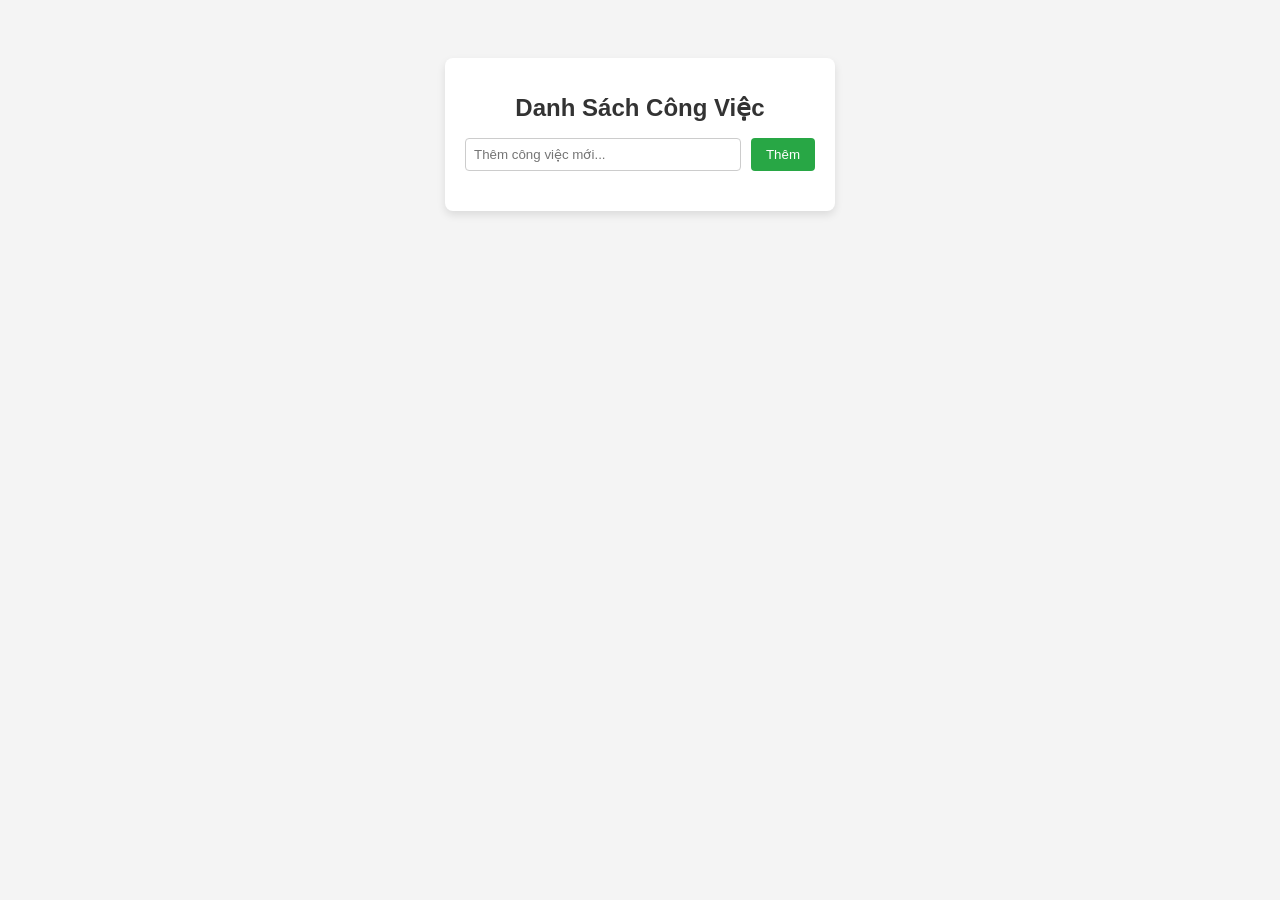
==== index.html @ 93a1303e "fix bug" ====
<!DOCTYPE html>
<html lang="vi">
<head>
    <meta charset="UTF-8">
    <meta name="viewport" content="width=device-width, initial-scale=1.0">
    <title>To-Do List Mini Project</title>
    <link rel="stylesheet" href="style.css">
</head>
<body>
    <div class="container">
        <h1>Danh Sách Công Việc</h1>
        <div class="input-section">
            <input type="text" id="taskInput" placeholder="Thêm công việc mới...">
            <button id="addBtn">Thêm</button>
        </div>
        <ul id="taskList"></ul>
    </div>
    <script src="script.js"></script>
</body>
</html>
---- style.css ----
body {
    font-family: Arial, sans-serif;
    background-color: #f4f4f4;
    display: flex;
    justify-content: center;
    padding-top: 50px;
}

.container {
    background: white;
    padding: 20px;
    border-radius: 8px;
    box-shadow: 0 4px 8px rgba(0,0,0,0.1);
    width: 350px;
}

h1 {
    text-align: center;
    font-size: 24px;
    color: #333;
}

.input-section {
    display: flex;
    gap: 10px;
    margin-bottom: 20px;
}

input {
    flex: 1;
    padding: 8px;
    border: 1px solid #ccc;
    border-radius: 4px;
}

button {
    padding: 8px 15px;
    background-color: #28a745;
    color: white;
    border: none;
    border-radius: 4px;
    cursor: pointer;
}

button:hover {
    background-color: #218838;
}

ul {
    list-style-type: none;
    padding: 0;
}

li {
    background: #eee;
    margin-bottom: 8px;
    padding: 10px;
    border-radius: 4px;
    display: flex;
    justify-content: space-between;
    align-items: center;
}

li button {
    background-color: #dc3545;
    padding: 4px 8px;
    font-size: 12px;
}

li button:hover {
    background-color: #c82333;
}
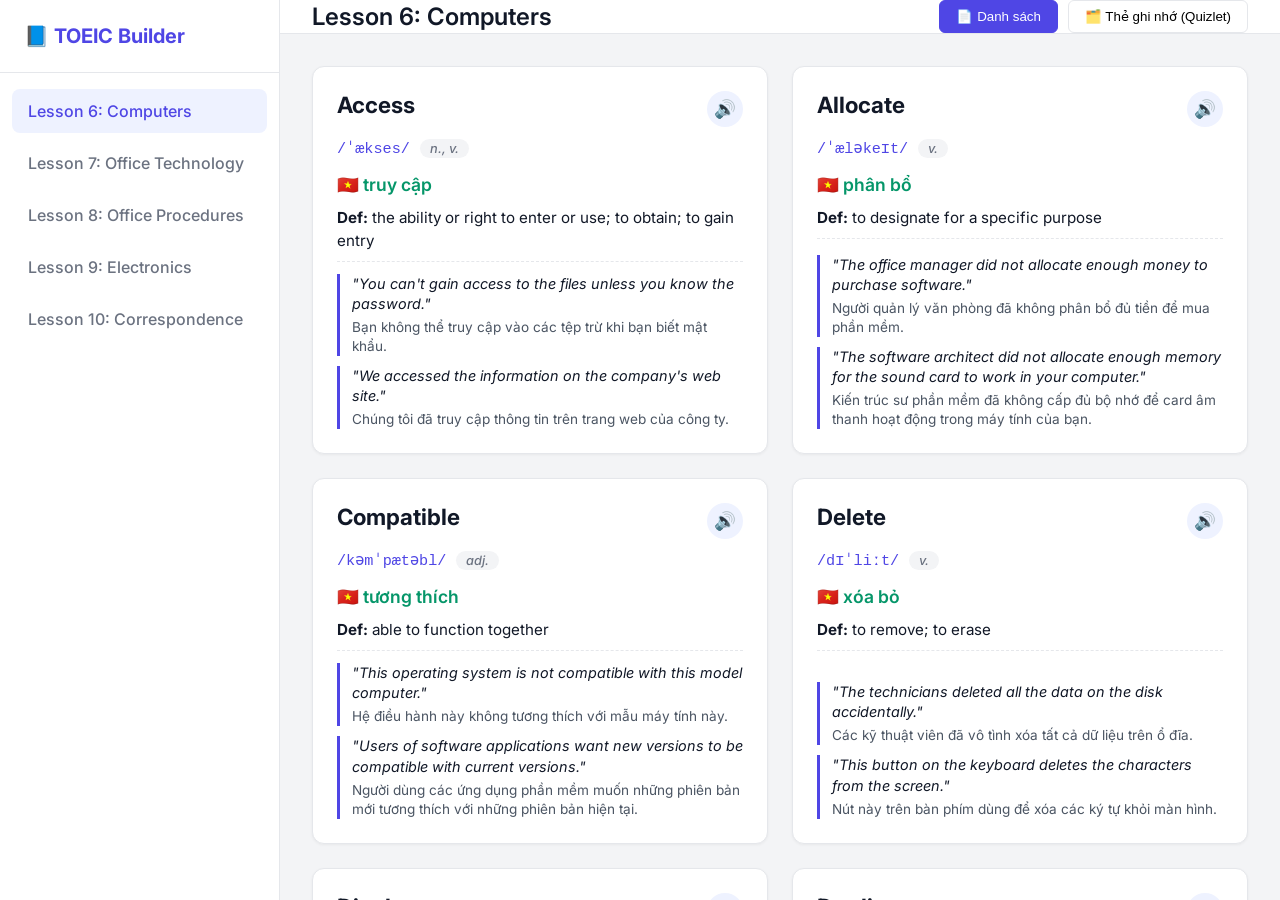
==== commit 47762e28: "Rename flatcard.html to index.html" ====
--- a/index.html
+++ b/index.html
@@ -3,18 +3,724 @@
 <head>
     <meta charset="UTF-8">
     <meta name="viewport" content="width=device-width, initial-scale=1.0">
-    <title>To-Do List Mini Project</title>
-    <link rel="stylesheet" href="style.css">
+    <title>TOEIC Vocabulary - SaaS Learning (Pro Version)</title>
+    <link rel="preconnect" href="https://fonts.googleapis.com">
+    <link rel="preconnect" href="https://fonts.gstatic.com" crossorigin>
+    <link href="https://fonts.googleapis.com/css2?family=Inter:wght@400;500;600;700&display=swap" rel="stylesheet">
+    
+    <style>
+        :root {
+            --primary: #4F46E5;
+            --primary-hover: #4338CA;
+            --bg-color: #F3F4F6;
+            --surface: #FFFFFF;
+            --text-main: #111827;
+            --text-muted: #6B7280;
+            --border-color: #E5E7EB;
+            --sidebar-width: 280px;
+            --vi-color: #059669; /* Màu xanh lá cho tiếng việt */
+            --ex-vi-color: #4B5563; 
+        }
+
+        * { box-sizing: border-box; margin: 0; padding: 0; }
+        body { font-family: 'Inter', sans-serif; background-color: var(--bg-color); color: var(--text-main); display: flex; height: 100vh; overflow: hidden; }
+
+        /* Sidebar */
+        .sidebar { width: var(--sidebar-width); background-color: var(--surface); border-right: 1px solid var(--border-color); display: flex; flex-direction: column; }
+        .sidebar-header { padding: 24px; border-bottom: 1px solid var(--border-color); display: flex; align-items: center; }
+        .sidebar-header h2 { font-size: 1.25rem; font-weight: 700; color: var(--primary); }
+        .menu-list { list-style: none; padding: 16px 12px; overflow-y: auto; flex: 1; } 
+        .menu-item { padding: 12px 16px; margin-bottom: 8px; border-radius: 8px; cursor: pointer; font-weight: 500; color: var(--text-muted); transition: all 0.2s ease; display: flex; align-items: center; }
+        .menu-item:hover { background-color: #F9FAFB; color: var(--text-main); }
+        .menu-item.active { background-color: #EEF2FF; color: var(--primary); }
+
+        /* Main Content */
+        .main-wrapper { flex: 1; display: flex; flex-direction: column; overflow-y: auto; position: relative; }
+        .topbar { height: 73px; background-color: var(--surface); border-bottom: 1px solid var(--border-color); display: flex; align-items: center; justify-content: space-between; padding: 0 32px; position: sticky; top: 0; z-index: 10; }
+        .topbar h1 { font-size: 1.5rem; font-weight: 600; }
+        
+        .view-controls { display: flex; gap: 10px; }
+        .btn { padding: 8px 16px; border-radius: 6px; border: 1px solid var(--border-color); background: var(--surface); cursor: pointer; font-weight: 500; transition: 0.2s; }
+        .btn.active { background: var(--primary); color: white; border-color: var(--primary); }
+        .btn:hover:not(.active) { background: #F9FAFB; }
+
+        .content { padding: 32px; flex: 1; display: flex; flex-direction: column; }
+
+        /* List View */
+        .grid { display: grid; grid-template-columns: repeat(auto-fill, minmax(360px, 1fr)); gap: 24px; }
+        .flatcard { background-color: var(--surface); border-radius: 12px; padding: 24px; border: 1px solid var(--border-color); box-shadow: 0 1px 3px rgba(0,0,0,0.05); display: flex; flex-direction: column; gap: 12px; transition: transform 0.2s ease, box-shadow 0.2s ease; }
+        .flatcard:hover { transform: translateY(-4px); box-shadow: 0 10px 15px -3px rgba(0,0,0,0.1); }
+        .card-header { display: flex; justify-content: space-between; align-items: flex-start; }
+        .word { font-size: 1.4rem; font-weight: 700; color: var(--text-main); text-transform: capitalize; }
+        .speak-btn { background-color: #EEF2FF; border: none; border-radius: 50%; width: 36px; height: 36px; display: flex; align-items: center; justify-content: center; cursor: pointer; font-size: 1.1rem; color: var(--primary); transition: 0.2s; flex-shrink: 0;}
+        .speak-btn:hover { background-color: #E0E7FF; transform: scale(1.05); }
+        .lexical-info { display: flex; align-items: center; gap: 10px; flex-wrap: wrap;}
+        .phonetics { font-family: 'Courier New', Courier, monospace; color: var(--primary); font-size: 0.95rem; }
+        .pos { padding: 2px 10px; border-radius: 12px; background-color: #F3F4F6; color: var(--text-muted); font-size: 0.8rem; font-style: italic; font-weight: 500; }
+        .vi-meaning { font-size: 1.1rem; font-weight: 600; color: var(--vi-color); margin-top: 4px; }
+        .definition { font-size: 0.95rem; line-height: 1.5; color: var(--text-main); padding-bottom: 8px; border-bottom: 1px dashed var(--border-color);}
+        
+        .examples-container { margin-top: auto; display: flex; flex-direction: column; gap: 10px; }
+        .example-item { border-left: 3px solid var(--primary); padding-left: 12px; }
+        .ex-en { font-size: 0.9rem; font-style: italic; color: var(--text-main); margin-bottom: 4px; line-height: 1.4;}
+        .ex-vi { font-size: 0.85rem; color: var(--ex-vi-color); line-height: 1.4;}
+
+        /* Quizlet Mode */
+        .quizlet-container { display: none; flex-direction: column; align-items: center; width: 100%; max-width: 800px; margin: 0 auto; flex: 1; }
+        .quizlet-settings { display: flex; gap: 15px; margin-bottom: 24px; background: var(--surface); padding: 12px 24px; border-radius: 8px; border: 1px solid var(--border-color); }
+        .quizlet-settings select { padding: 6px 12px; border-radius: 4px; border: 1px solid var(--border-color); outline: none; font-family: inherit; }
+        
+        .flashcard-scene { width: 100%; height: 500px; perspective: 1000px; cursor: pointer; margin-bottom: 24px; }
+        .flashcard-inner { width: 100%; height: 100%; transition: transform 0.6s cubic-bezier(0.4, 0.2, 0.2, 1); transform-style: preserve-3d; position: relative; }
+        .flashcard-scene.is-flipped .flashcard-inner { transform: rotateX(180deg); }
+        
+        .flashcard-face { position: absolute; width: 100%; height: 100%; backface-visibility: hidden; background: var(--surface); border-radius: 16px; border: 2px solid var(--border-color); box-shadow: 0 4px 6px -1px rgba(0,0,0,0.1); display: flex; flex-direction: column; align-items: center; justify-content: center; padding: 40px; text-align: center; overflow-y: auto;}
+        .flashcard-back { transform: rotateX(180deg); background: #F9FAFB; justify-content: flex-start; text-align: left; align-items: flex-start; padding: 30px 40px;}
+        
+        .fc-word { font-size: 3rem; font-weight: 700; color: var(--text-main); margin-bottom: 16px; text-transform: capitalize;}
+        .fc-vi { font-size: 2rem; font-weight: 700; color: var(--vi-color); margin-bottom: 10px;}
+        .fc-phonetics { font-size: 1.2rem; color: var(--primary); margin-bottom: 15px; font-family: monospace; }
+        .fc-def { font-size: 1.05rem; color: var(--text-muted); margin-bottom: 20px; width: 100%; border-bottom: 1px solid var(--border-color); padding-bottom: 15px;}
+        
+        .fc-audio { position: absolute; top: 20px; right: 20px; background: #EEF2FF; border: none; border-radius: 50%; width: 44px; height: 44px; font-size: 1.3rem; cursor: pointer; color: var(--primary); transition: 0.2s;}
+        .fc-audio:hover { background: #E0E7FF; transform: scale(1.1); }
+
+        .quizlet-controls { display: flex; align-items: center; gap: 20px; }
+        .control-btn { background: var(--surface); border: 1px solid var(--border-color); padding: 12px 24px; border-radius: 50px; font-weight: 600; cursor: pointer; transition: 0.2s; display: flex; align-items: center; gap: 8px; }
+        .control-btn:hover { background: var(--primary); color: white; border-color: var(--primary); }
+        .progress-text { font-weight: 600; color: var(--text-muted); }
+    </style>
 </head>
 <body>
-    <div class="container">
-        <h1>Danh Sách Công Việc</h1>
-        <div class="input-section">
-            <input type="text" id="taskInput" placeholder="Thêm công việc mới...">
-            <button id="addBtn">Thêm</button>
+
+    <aside class="sidebar">
+        <div class="sidebar-header">
+            <h2>📘 TOEIC Builder</h2>
         </div>
-        <ul id="taskList"></ul>
-    </div>
-    <script src="script.js"></script>
+        <ul class="menu-list" id="sidebar-menu"></ul>
+    </aside>
+
+    <main class="main-wrapper">
+        <header class="topbar">
+            <h1 id="main-title">Select a Lesson</h1>
+            <div class="view-controls">
+                <button class="btn active" id="btn-list" onclick="switchView('list')">📄 Danh sách</button>
+                <button class="btn" id="btn-quizlet" onclick="switchView('quizlet')">🗂️ Thẻ ghi nhớ (Quizlet)</button>
+            </div>
+        </header>
+
+        <section class="content">
+            <div class="grid" id="word-grid"></div>
+
+            <div class="quizlet-container" id="quizlet-view">
+                <div class="quizlet-settings">
+                    <label><strong>Chế độ lật thẻ:</strong></label>
+                    <select id="card-mode" onchange="renderFlashcard()">
+                        <option value="en-vi">Anh ➔ Việt</option>
+                        <option value="vi-en">Việt ➔ Anh</option>
+                        <option value="mixed">Lẫn lộn (Mixed)</option>
+                    </select>
+                </div>
+
+                <div class="flashcard-scene" id="flashcard" onclick="flipCard()">
+                    <div class="flashcard-inner" id="flashcard-inner">
+                        <div class="flashcard-face flashcard-front" id="fc-front"></div>
+                        <div class="flashcard-face flashcard-back" id="fc-back"></div>
+                    </div>
+                </div>
+
+                <div class="quizlet-controls">
+                    <button class="control-btn" onclick="prevCard(); event.stopPropagation();">⬅️ Trước</button>
+                    <span class="progress-text" id="fc-progress">1 / 12</span>
+                    <button class="control-btn" onclick="nextCard(); event.stopPropagation();">Sau ➡️</button>
+                </div>
+                <p style="margin-top: 16px; color: var(--text-muted); font-size: 0.85rem;">Mẹo: Click vào thẻ hoặc nhấn Phím Cách (Space) để lật. Dùng phím ⬅️ ➡️ để chuyển từ.</p>
+            </div>
+        </section>
+    </main>
+
+    <script>
+        // CẬP NHẬT DATABASE: Lessons 6-10 theo file tài liệu
+        const toeicData = [
+            {
+                id: 6, title: "Lesson 6: Computers",
+                words: [
+                    { word: "access", vi: "truy cập", phonetics: "/ˈækses/", pos: "n., v.", def: "the ability or right to enter or use; to obtain; to gain entry", 
+                      examples: [
+                          { en: "You can't gain access to the files unless you know the password.", vi: "Bạn không thể truy cập vào các tệp trừ khi bạn biết mật khẩu." },
+                          { en: "We accessed the information on the company's web site.", vi: "Chúng tôi đã truy cập thông tin trên trang web của công ty." }
+                      ] 
+                    },
+                    { word: "allocate", vi: "phân bổ", phonetics: "/ˈæləkeɪt/", pos: "v.", def: "to designate for a specific purpose", 
+                      examples: [
+                          { en: "The office manager did not allocate enough money to purchase software.", vi: "Người quản lý văn phòng đã không phân bổ đủ tiền để mua phần mềm." },
+                          { en: "The software architect did not allocate enough memory for the sound card to work in your computer.", vi: "Kiến trúc sư phần mềm đã không cấp đủ bộ nhớ để card âm thanh hoạt động trong máy tính của bạn." }
+                      ] 
+                    },
+                    { word: "compatible", vi: "tương thích", phonetics: "/kəmˈpætəbl/", pos: "adj.", def: "able to function together", 
+                      examples: [
+                          { en: "This operating system is not compatible with this model computer.", vi: "Hệ điều hành này không tương thích với mẫu máy tính này." },
+                          { en: "Users of software applications want new versions to be compatible with current versions.", vi: "Người dùng các ứng dụng phần mềm muốn những phiên bản mới tương thích với những phiên bản hiện tại." }
+                      ] 
+                    },
+                    { word: "delete", vi: "xóa bỏ", phonetics: "/dɪˈliːt/", pos: "v.", def: "to remove; to erase", 
+                      examples: [
+                          { en: "The technicians deleted all the data on the disk accidentally.", vi: "Các kỹ thuật viên đã vô tình xóa tất cả dữ liệu trên ổ đĩa." },
+                          { en: "This button on the keyboard deletes the characters from the screen.", vi: "Nút này trên bàn phím dùng để xóa các ký tự khỏi màn hình." }
+                      ] 
+                    },
+                    { word: "display", vi: "hiển thị", phonetics: "/dɪˈspleɪ/", pos: "n., v.", def: "what is visible on a monitor; to show", 
+                      examples: [
+                          { en: "The light on the LCD display is too weak.", vi: "Đèn trên màn hình LCD quá yếu." },
+                          { en: "The accounting program displays a current balance when opened.", vi: "Chương trình kế toán hiển thị số dư hiện tại khi được mở." }
+                      ] 
+                    },
+                    { word: "duplicate", vi: "sao chép, bản sao", phonetics: "/ˈdjuːplɪkeɪt/", pos: "v., n.", def: "to produce something equal; to make identical", 
+                      examples: [
+                          { en: "I think the new word processing program will duplicate the success of the one introduced last year.", vi: "Tôi nghĩ chương trình soạn thảo văn bản mới sẽ tái hiện lại sự thành công của chương trình được ra mắt năm ngoái." },
+                          { en: "Before you leave, please duplicate that file by making a copy on the CD-ROM.", vi: "Trước khi bạn rời đi, vui lòng sao chép tệp đó bằng cách tạo một bản sao trên CD-ROM." }
+                      ] 
+                    },
+                    { word: "failure", vi: "sự thất bại", phonetics: "/ˈfeɪljə(r)/", pos: "n.", def: "an unsuccessful work or effort", 
+                      examples: [
+                          { en: "Your failure to inform us about the changed password cost the company a day's work.", vi: "Việc bạn không thông báo cho chúng tôi về mật khẩu bị thay đổi đã làm công ty mất một ngày làm việc." },
+                          { en: "The repeated failure of her printer baffled the technician.", vi: "Sự cố hỏng hóc liên tục của máy in đã làm khó vị kỹ thuật viên." }
+                      ] 
+                    },
+                    { word: "figure out", vi: "tìm ra, hiểu ra", phonetics: "/ˈfɪɡə(r) aʊt/", pos: "v.", def: "to understand; to solve", 
+                      examples: [
+                          { en: "By examining all of the errors, the technicians figured out how to fix the problem.", vi: "Bằng cách kiểm tra tất cả các lỗi, các kỹ thuật viên đã tìm ra cách khắc phục sự cố." },
+                          { en: "We figured out that it would take us at least ten minutes to download the file.", vi: "Chúng tôi đã tính toán ra rằng sẽ mất ít nhất mười phút để tải tệp tin đó xuống." }
+                      ] 
+                    },
+                    { word: "ignore", vi: "phớt lờ", phonetics: "/ɪɡˈnɔː(r)/", pos: "v.", def: "not to notice; to disregard", 
+                      examples: [
+                          { en: "When the director is working at the computer, she ignores everything around her.", vi: "Khi giám đốc đang làm việc trên máy tính, cô ấy phớt lờ mọi thứ xung quanh." },
+                          { en: "Don't ignore the technician's advice when connecting cables.", vi: "Đừng phớt lờ lời khuyên của kỹ thuật viên khi kết nối các loại cáp." }
+                      ] 
+                    },
+                    { word: "search", vi: "tìm kiếm", phonetics: "/sɜːtʃ/", pos: "n., v.", def: "investigation; to look for", 
+                      examples: [
+                          { en: "Our search of the database produced very little information.", vi: "Việc tìm kiếm trong cơ sở dữ liệu của chúng tôi mang lại rất ít thông tin." },
+                          { en: "The computer searched for all names that began with W.", vi: "Máy tính đã tìm kiếm tất cả các tên bắt đầu bằng chữ W." }
+                      ] 
+                    },
+                    { word: "shut down", vi: "tắt máy", phonetics: "/ʃʌt daʊn/", pos: "v.", def: "to turn off; to cease operations", 
+                      examples: [
+                          { en: "Please shut down the computer before you leave.", vi: "Vui lòng tắt máy tính trước khi bạn rời đi." },
+                          { en: "We always shut down the air conditioning system on the weekend.", vi: "Chúng tôi luôn luôn tắt hệ thống điều hòa không khí vào cuối tuần." }
+                      ] 
+                    },
+                    { word: "warning", vi: "cảnh báo", phonetics: "/ˈwɔːnɪŋ/", pos: "n.", def: "an alert to danger or problems", 
+                      examples: [
+                          { en: "The red flashing light gives a warning to users that the battery is low.", vi: "Đèn nhấp nháy màu đỏ đưa ra lời cảnh báo cho người dùng rằng pin đang ở mức thấp." },
+                          { en: "Flashing images on a web page are warnings to attract users' attention.", vi: "Hình ảnh nhấp nháy trên một trang web là những cảnh báo nhằm thu hút sự chú ý của người dùng." }
+                      ] 
+                    }
+                ]
+            },
+            {
+                id: 7, title: "Lesson 7: Office Technology",
+                words: [
+                    { word: "affordable", vi: "giá cả phải chăng", phonetics: "/əˈfɔːdəbl/", pos: "adj.", def: "able to be paid for; not too expensive", 
+                      examples: [
+                          { en: "The company's first priority was to find an affordable phone system.", vi: "Ưu tiên hàng đầu của công ty là tìm một hệ thống điện thoại có mức giá phải chăng." },
+                          { en: "Obviously, the computer systems that are affordable for a Fortune 500 company will not be affordable for a small company.", vi: "Rõ ràng, các hệ thống máy tính có mức giá phải chăng đối với một công ty thuộc nhóm Fortune 500 sẽ không thể chi trả được đối với một công ty nhỏ." }
+                      ] 
+                    },
+                    { word: "as needed", vi: "khi cần thiết", phonetics: "/æz ˈniːdɪd/", pos: "adv.", def: "as necessary", 
+                      examples: [
+                          { en: "The courier service did not come every day, only as needed.", vi: "Dịch vụ chuyển phát không đến mỗi ngày, mà chỉ đến khi cần." },
+                          { en: "The service contract states that repairs will be made on an as-needed basis.", vi: "Hợp đồng dịch vụ nêu rõ rằng việc sửa chữa sẽ được thực hiện khi có nhu cầu cần thiết." }
+                      ] 
+                    },
+                    { word: "be in charge of", vi: "chịu trách nhiệm", phonetics: "/bi ɪn tʃɑːdʒ əv/", pos: "v.", def: "to be in control or command of", 
+                      examples: [
+                          { en: "He appointed someone to be in charge of maintaining a supply of paper in the fax machine.", vi: "Anh ấy đã chỉ định người chịu trách nhiệm duy trì nguồn cung cấp giấy trong máy fax." },
+                          { en: "Your computer should not be in charge of you, rather you should be in charge of your computer.", vi: "Máy tính không nên là thứ điều khiển bạn, thay vào đó bạn mới là người điều khiển chiếc máy tính của mình." }
+                      ] 
+                    },
+                    { word: "capacity", vi: "sức chứa, công suất", phonetics: "/kəˈpæsəti/", pos: "n.", def: "the ability to contain or hold; the maximum that something can hold or do", 
+                      examples: [
+                          { en: "The new conference room is much larger and has a capacity of one hundred people.", vi: "Phòng họp mới lớn hơn rất nhiều và có sức chứa lên đến một trăm người." },
+                          { en: "The memory requirements of this software application exceed the capacity of our computers.", vi: "Các yêu cầu về bộ nhớ của ứng dụng phần mềm này đã vượt quá công suất máy tính của chúng tôi." }
+                      ] 
+                    },
+                    { word: "durable", vi: "bền bỉ", phonetics: "/ˈdjʊərəbl/", pos: "adj.", def: "sturdy, strong, lasting", 
+                      examples: [
+                          { en: "This printer is so durable that, with a little care, it will last another five years.", vi: "Máy in này bền bỉ tới mức chỉ cần cẩn thận một chút, nó có thể dùng được thêm năm năm nữa." },
+                          { en: "These chairs are more durable than the first ones we looked at.", vi: "Những chiếc ghế này bền hơn những chiếc đầu tiên mà chúng ta đã xem." }
+                      ] 
+                    },
+                    { word: "initiative", vi: "sáng kiến, sự khởi xướng", phonetics: "/ɪˈnɪʃətɪv/", pos: "n.", def: "the first step; an active role", 
+                      examples: [
+                          { en: "Employees are encouraged to take the initiative and share their ideas with management.", vi: "Nhân viên được khuyến khích chủ động khởi xướng và chia sẻ những ý tưởng của họ với ban quản lý." },
+                          { en: "Our technology initiative involves an exciting new database system and will help us revolutionize our customer service.", vi: "Sáng kiến công nghệ của chúng tôi bao gồm một hệ thống cơ sở dữ liệu mới thú vị và sẽ giúp chúng tôi cách mạng hóa dịch vụ khách hàng của mình." }
+                      ] 
+                    },
+                    { word: "physically", vi: "về mặt thể chất, vật lý", phonetics: "/ˈfɪzɪkli/", pos: "adv.", def: "with the senses; of the body", 
+                      examples: [
+                          { en: "The computer screen is making her physically sick.", vi: "Màn hình máy tính đang làm cô ấy kiệt sức về mặt thể chất." },
+                          { en: "Physically moving your screen from one place on the desk to another can help reduce same-position-strain syndrome.", vi: "Di chuyển màn hình theo cách vật lý từ chỗ này sang chỗ khác trên bàn có thể giúp giảm hội chứng căng thẳng do giữ nguyên tư thế." }
+                      ] 
+                    },
+                    { word: "provider", vi: "nhà cung cấp", phonetics: "/prəˈvaɪdə(r)/", pos: "n.", def: "a supplier", 
+                      examples: [
+                          { en: "The department was extremely pleased with the service they received from the phone provider.", vi: "Bộ phận này đã vô cùng hài lòng với dịch vụ mà họ nhận được từ nhà cung cấp điện thoại." },
+                          { en: "As your health service provider, we want to make sure you are happy and satisfied with the service you are receiving.", vi: "Với tư cách là nhà cung cấp dịch vụ y tế của bạn, chúng tôi muốn đảm bảo rằng bạn vui vẻ và hài lòng với dịch vụ mà bạn đang nhận." }
+                      ] 
+                    },
+                    { word: "recur", vi: "tái diễn", phonetics: "/rɪˈkɜː(r)/", pos: "v.", def: "to occur again or repeatedly", 
+                      examples: [
+                          { en: "The subject of decreasing sales recurs in each meeting, sometimes several times.", vi: "Chủ đề về việc doanh số bị sụt giảm lặp đi lặp lại trong mỗi cuộc họp, đôi khi là vài lần." },
+                          { en: "The managers did not want that particular error to recur.", vi: "Các nhà quản lý không muốn lỗi cụ thể đó lặp lại một lần nào nữa." }
+                      ] 
+                    },
+                    { word: "reduction", vi: "sự giảm bớt", phonetics: "/rɪˈdʌkʃn/", pos: "n.", def: "a lessening; a decrease", 
+                      examples: [
+                          { en: "The outlet store gave a 20 percent reduction in the price of the shelves and bookcases.", vi: "Cửa hàng đại lý đã giảm giá 20% cho các kệ và tủ sách." },
+                          { en: "The reduction in office staff has made it necessary to automate more job functions.", vi: "Sự cắt giảm về số lượng nhân viên văn phòng đã khiến việc tự động hóa các chức năng công việc trở nên cần thiết hơn." }
+                      ] 
+                    },
+                    { word: "stay on top of", vi: "cập nhật tình hình", phonetics: "/steɪ ɒn tɒp əv/", pos: "v.", def: "to know what is going on; to know the latest information", 
+                      examples: [
+                          { en: "In order to stay on top of her employees' progress, she arranged weekly breakfast meetings.", vi: "Để luôn cập nhật tiến độ của nhân viên, cô ấy đã sắp xếp các cuộc họp ăn sáng diễn ra hằng tuần." },
+                          { en: "In this industry, you must stay on top of current developments.", vi: "Trong ngành này, bạn phải luôn nắm bắt được những sự phát triển mới nhất." }
+                      ] 
+                    },
+                    { word: "stock", vi: "dự trữ, kho hàng", phonetics: "/stɒk/", pos: "v., n.", def: "to keep on hand; a supply", 
+                      examples: [
+                          { en: "The employees stocked the shelves on a weekly basis.", vi: "Các nhân viên đã dự trữ hàng lên kệ mỗi tuần một lần." },
+                          { en: "The office's stock of toner for the fax machine was quickly running out.", vi: "Kho mực in dùng cho máy fax của văn phòng đang cạn kiệt nhanh chóng." }
+                      ] 
+                    }
+                ]
+            },
+            {
+                id: 8, title: "Lesson 8: Office Procedures",
+                words: [
+                    { word: "appreciation", vi: "sự đánh giá cao, cảm kích", phonetics: "/əˌpriːʃiˈeɪʃn/", pos: "n.", def: "recognition, understanding; thanks", 
+                      examples: [
+                          { en: "In appreciation of your hard work on the Castcon project, the department will hold a casual lunch party on November third.", vi: "Để ghi nhận và đánh giá cao sự chăm chỉ của bạn trong dự án Castcon, bộ phận sẽ tổ chức một bữa tiệc trưa thân mật vào ngày ba tháng mười một." },
+                          { en: "Your appreciation of my efforts inspired me through the final stages of the construction.", vi: "Sự trân trọng của bạn dành cho những nỗ lực của tôi đã truyền cảm hứng cho tôi trong suốt những giai đoạn cuối cùng của công trình xây dựng." }
+                      ] 
+                    },
+                    { word: "be made of", vi: "được làm từ, bao gồm", phonetics: "/bi meɪd əv/", pos: "v.", def: "to consist of", 
+                      examples: [
+                          { en: "This job will really test what you are made of.", vi: "Công việc này sẽ thực sự thử thách xem bản lĩnh của bạn được làm từ điều gì." },
+                          { en: "People say that the negotiator has nerves made of steel.", vi: "Người ta nói rằng nhà đàm phán có tinh thần thép (dây thần kinh làm bằng thép)." }
+                      ] 
+                    },
+                    { word: "bring in", vi: "mang đến, tuyển dụng", phonetics: "/brɪŋ ɪn/", pos: "v.", def: "to hire or recruit; to cause to appear", 
+                      examples: [
+                          { en: "The company president wanted to bring on an efficiency consultant.", vi: "Chủ tịch công ty muốn đưa vào một chuyên gia tư vấn về năng suất." },
+                          { en: "The company brought in a new team of project planners.", vi: "Công ty đã mời về một đội ngũ nhân viên lập kế hoạch dự án mới." }
+                      ] 
+                    },
+                    { word: "casually", vi: "một cách bình thường, không trang trọng", phonetics: "/ˈkæʒuəli/", pos: "adv.", def: "informally", 
+                      examples: [
+                          { en: "On Fridays, most employees dress casually.", vi: "Vào các ngày thứ Sáu, hầu hết nhân viên ăn mặc rất giản dị." },
+                          { en: "Martin spoke casually, as if he were chatting with friends.", vi: "Martin nói chuyện rất bình thường, như thể anh ấy đang tán gẫu với bạn bè vậy." }
+                      ] 
+                    },
+                    { word: "code", vi: "quy tắc", phonetics: "/kəʊd/", pos: "n.", def: "rules of behavior", 
+                      examples: [
+                          { en: "The new employees observed the unwritten code of conduct in their first week on the job.", vi: "Những nhân viên mới đã quan sát được bộ quy tắc ứng xử bất thành văn trong tuần đầu tiên họ nhận việc." },
+                          { en: "Even the most traditional companies are changing their dress code to something less formal.", vi: "Ngay cả những công ty truyền thống nhất cũng đang thay đổi quy định về trang phục của họ sang những thứ bớt trang trọng hơn." }
+                      ] 
+                    },
+                    { word: "expose", vi: "phơi bày, tiếp xúc", phonetics: "/ɪkˈspəʊz/", pos: "v.", def: "to make aware; to give experience", 
+                      examples: [
+                          { en: "Mergers require that employees be exposed to different business practices.", vi: "Các vụ sáp nhập yêu cầu các nhân viên phải được tiếp xúc với những thực tiễn kinh doanh khác nhau." },
+                          { en: "The new hires' week in each department exposed them to the various functions in the company.", vi: "Một tuần làm việc tại mỗi bộ phận đã giúp những nhân viên mới tiếp xúc với nhiều chức năng đa dạng trong công ty." }
+                      ] 
+                    },
+                    { word: "glimpse", vi: "cái nhìn thoáng qua", phonetics: "/ɡlɪmps/", pos: "n.", def: "a quick look", 
+                      examples: [
+                          { en: "The secretary caught a glimpse of her new boss as she was leaving the office.", vi: "Người thư ký đã thoáng thấy người sếp mới của mình khi cô đang rời khỏi văn phòng." },
+                          { en: "After one year with the company, he still felt as though he had only a glimpse of the overall operations.", vi: "Sau một năm gắn bó với công ty, anh ấy vẫn cảm thấy như thể bản thân chỉ mới có một cái nhìn thoáng qua về các hoạt động tổng thể." }
+                      ] 
+                    },
+                    { word: "out of", vi: "hết, thiếu", phonetics: "/aʊt əv/", pos: "adj.", def: "no longer having, missing", 
+                      examples: [
+                          { en: "Orders should be placed before you run out of the supplies.", vi: "Các đơn đặt hàng nên được thực hiện trước khi bạn hết nguồn vật tư." },
+                          { en: "The presenter ran out of time before he reached his conclusion.", vi: "Người thuyết trình đã bị hết thời gian trước khi anh ấy có thể đi tới phần kết luận." }
+                      ] 
+                    },
+                    { word: "outdated", vi: "lỗi thời", phonetics: "/ˌaʊtˈdeɪtɪd/", pos: "adj.", def: "obsolete; not currently in use", 
+                      examples: [
+                          { en: "The purpose of the seminar is to have employees identify outdated methods and procedures.", vi: "Mục đích của cuộc hội thảo là để các nhân viên nhận diện ra những phương pháp và quy trình đã bị lỗi thời." },
+                          { en: "Before you do a mailing, make sure that none of the addresses is outdated.", vi: "Trước khi bạn gửi thư, hãy đảm bảo rằng không có địa chỉ nào đã bị lỗi thời." }
+                      ] 
+                    },
+                    { word: "practice", vi: "thực tiễn, thói quen", phonetics: "/ˈpræktɪs/", pos: "n., v.", def: "method of doing something; to repeat in order to learn", 
+                      examples: [
+                          { en: "The manager had started her practice of weekly breakfast meetings more than twenty years ago.", vi: "Người quản lý đã bắt đầu thói quen tổ chức các cuộc họp ăn sáng hàng tuần của cô ấy từ hơn hai mươi năm trước." },
+                          { en: "Bill practiced answering the telephone until he was satisfied.", vi: "Bill đã thực hành cách trả lời điện thoại cho đến khi anh ấy cảm thấy hài lòng." }
+                      ] 
+                    },
+                    { word: "reinforce", vi: "củng cố", phonetics: "/ˌriːɪnˈfɔːs/", pos: "v.", def: "to strengthen, support", 
+                      examples: [
+                          { en: "The financial officer's unconventional method of analyzing data was reinforced by the business journal article.", vi: "Phương pháp phân tích dữ liệu độc đáo của viên chức tài chính đã được củng cố bằng bài viết trên tạp chí kinh doanh." },
+                          { en: "Employees reinforced their learning with practice in the workplace.", vi: "Các nhân viên củng cố việc học của họ bằng cách thực hành ngay tại nơi làm việc." }
+                      ] 
+                    },
+                    { word: "verbally", vi: "bằng lời nói", phonetics: "/ˈvɜːbəli/", pos: "adv.", def: "in spoken form", 
+                      examples: [
+                          { en: "She verbally reprimanded the new hire in front of his entire team.", vi: "Cô ấy đã khiển trách bằng lời nói đối với nhân viên mới trước mặt toàn bộ đội ngũ của anh ta." },
+                          { en: "The guarantee was made only verbally.", vi: "Lời cam kết bảo hành chỉ được đưa ra bằng miệng." }
+                      ] 
+                    }
+                ]
+            },
+            {
+                id: 9, title: "Lesson 9: Electronics",
+                words: [
+                    { word: "disk", vi: "đĩa (lưu trữ)", phonetics: "/dɪsk/", pos: "n.", def: "an object used to store digital information", 
+                      examples: [
+                          { en: "The head of the optical disk reader was dirty.", vi: "Đầu của đầu đọc đĩa quang đã bị bẩn." },
+                          { en: "Rewritable compact discs are more expensive than read-only CDs.", vi: "Đĩa compact có thể ghi lại thì đắt hơn so với những loại đĩa CD chỉ đọc." }
+                      ] 
+                    },
+                    { word: "facilitate", vi: "tạo điều kiện thuận lợi", phonetics: "/fəˈsɪlɪteɪt/", pos: "v.", def: "to make easier", 
+                      examples: [
+                          { en: "The computer program facilitated the scheduling of appointments.", vi: "Chương trình máy tính đã tạo điều kiện thuận lợi cho việc lên lịch các cuộc hẹn." },
+                          { en: "The director tried to facilitate the transition to the new policy by meeting with all staff who would be affected.", vi: "Giám đốc đã cố gắng tạo điều kiện thuận lợi cho việc chuyển đổi sang chính sách mới bằng cách gặp gỡ tất cả những nhân viên sẽ bị ảnh hưởng." }
+                      ] 
+                    },
+                    { word: "network", vi: "mạng lưới", phonetics: "/ˈnetwɜːk/", pos: "v., n.", def: "to connect; an interconnected group or system", 
+                      examples: [
+                          { en: "The recent graduate networked with her mother's coworkers.", vi: "Cô sinh viên mới tốt nghiệp đã xây dựng mạng lưới quan hệ với các đồng nghiệp của mẹ mình." },
+                          { en: "We set up a new network in my office to share files.", vi: "Chúng tôi đã thiết lập một mạng lưới mới trong văn phòng của tôi để chia sẻ các tệp tin." }
+                      ] 
+                    },
+                    { word: "popularity", vi: "sự phổ biến", phonetics: "/ˌpɒpjuˈlærəti/", pos: "n.", def: "the state of being widely admired, sought, or accepted", 
+                      examples: [
+                          { en: "After the new commercials began running, the popularity of the batteries increased significantly.", vi: "Sau khi các quảng cáo thương mại mới bắt đầu được phát sóng, mức độ phổ biến của các loại pin đã tăng lên đáng kể." },
+                          { en: "This brand of computers is extremely popular among college students.", vi: "Thương hiệu máy tính này cực kỳ phổ biến trong giới sinh viên đại học." }
+                      ] 
+                    },
+                    { word: "process", vi: "xử lý, quy trình", phonetics: "/ˈprəʊses/", pos: "v., n.", def: "to put through a series of actions; a series of operations", 
+                      examples: [
+                          { en: "I've processed the data I collected and have gotten some interesting results.", vi: "Tôi đã xử lý các dữ liệu mà mình thu thập được và nhận được một số kết quả thú vị." },
+                          { en: "There is a process for determining why your computer is malfunctioning.", vi: "Có một quy trình để xác định lý do tại sao máy tính của bạn bị trục trặc." }
+                      ] 
+                    },
+                    { word: "replace", vi: "thay thế", phonetics: "/rɪˈpleɪs/", pos: "v.", def: "to put back in a former place or position; to take the place of", 
+                      examples: [
+                          { en: "I've replaced the hard drive that was malfunctioning.", vi: "Tôi đã thay thế ổ cứng bị trục trặc." },
+                          { en: "We have been looking for three months and we've found no one who can replace our former administrator.", vi: "Chúng tôi đã tìm kiếm suốt ba tháng trời và chưa tìm thấy ai có thể thay thế được quản trị viên trước đây của chúng tôi." }
+                      ] 
+                    },
+                    { word: "revolution", vi: "cuộc cách mạng", phonetics: "/ˌrevəˈluːʃn/", pos: "n.", def: "a sudden or momentous change in a situation", 
+                      examples: [
+                          { en: "We see a revolution in the computer field almost every day.", vi: "Chúng ta đang chứng kiến một cuộc cách mạng trong lĩnh vực máy tính diễn ra hầu như mỗi ngày." },
+                          { en: "My CD player is broken; the disk cannot make a complete revolution around the magnet.", vi: "Máy nghe đĩa CD của tôi đã bị hỏng; chiếc đĩa không thể xoay đủ một vòng quanh nam châm." }
+                      ] 
+                    },
+                    { word: "sharp", vi: "sắc sảo, rõ rệt", phonetics: "/ʃɑːp/", pos: "adj.", def: "abrupt or acute; smart", 
+                      examples: [
+                          { en: "There was a sharp decline in calls to the help desk after we upgraded each employee's computer.", vi: "Đã có sự sụt giảm rõ rệt về số lượng cuộc gọi đến bộ phận hỗ trợ sau khi chúng tôi nâng cấp máy tính của từng nhân viên." },
+                          { en: "The new employee proved how sharp she was when she mastered the new program in a few days.", vi: "Nhân viên mới đã chứng minh được sự nhạy bén của cô ấy khi thành thạo chương trình mới chỉ trong vài ngày." }
+                      ] 
+                    },
+                    { word: "skill", vi: "kỹ năng", phonetics: "/skɪl/", pos: "n.", def: "a developed ability", 
+                      examples: [
+                          { en: "The software developer has excellent technical skills and would be an asset to our software programming team.", vi: "Nhà phát triển phần mềm có các kỹ năng kỹ thuật tuyệt vời và sẽ là một tài sản quý giá đối với đội ngũ lập trình phần mềm của chúng tôi." },
+                          { en: "Salman's job as designer of electronic tools makes good use of his manual dexterity skills.", vi: "Công việc thiết kế công cụ điện tử của Salman tận dụng rất tốt các kỹ năng thao tác tay khéo léo của anh ấy." }
+                      ] 
+                    },
+                    { word: "software", vi: "phần mềm", phonetics: "/ˈsɒftweə(r)/", pos: "n.", def: "the programs for a computer", 
+                      examples: [
+                          { en: "This software allows me to integrate tables and spreadsheets into my reports.", vi: "Phần mềm này cho phép tôi tích hợp các bảng biểu và bảng tính vào trong báo cáo của mình." },
+                          { en: "Many computers come pre-loaded with software.", vi: "Nhiều máy tính đã được cài đặt sẵn phần mềm." }
+                      ] 
+                    },
+                    { word: "store", vi: "lưu trữ", phonetics: "/stɔː(r)/", pos: "v.", def: "to keep", 
+                      examples: [
+                          { en: "You can store more data on a zip drive.", vi: "Bạn có thể lưu trữ nhiều dữ liệu hơn trên ổ đĩa zip." },
+                          { en: "We store the master disks in the fireproof safe.", vi: "Chúng tôi cất giữ các đĩa gốc trong két sắt chống cháy." }
+                      ] 
+                    },
+                    { word: "technically", vi: "về mặt kỹ thuật", phonetics: "/ˈteknɪkli/", pos: "adv.", def: "with specialized skill or knowledge", 
+                      examples: [
+                          { en: "Technically speaking, the virus infected only script files.", vi: "Nói một cách chính xác về mặt kỹ thuật, virus này chỉ lây nhiễm các tập tin script." },
+                          { en: "The office was finally up-to-speed technically.", vi: "Văn phòng cuối cùng đã bắt kịp được tốc độ về mặt kỹ thuật." }
+                      ] 
+                    }
+                ]
+            },
+            {
+                id: 10, title: "Lesson 10: Correspondence",
+                words: [
+                    { word: "assemble", vi: "lắp ráp, tập hợp", phonetics: "/əˈsembl/", pos: "v.", def: "to put together; to bring together", 
+                      examples: [
+                          { en: "Her assistant copied and assembled the documents.", vi: "Trợ lý của cô ấy đã sao chép và tập hợp lại các tài liệu." },
+                          { en: "The mail room clerk read the directions before assembling the parts to the new postage printer.", vi: "Nhân viên phòng thư từ đã đọc các hướng dẫn trước khi lắp ráp các bộ phận cho máy in bưu chính mới." }
+                      ] 
+                    },
+                    { word: "beforehand", vi: "từ trước, chuẩn bị trước", phonetics: "/bɪˈfɔːhænd/", pos: "adv.", def: "in advance, in anticipation", 
+                      examples: [
+                          { en: "To speed up the mailing, we should prepare the labels beforehand.", vi: "Để tăng tốc độ gửi thư, chúng ta nên chuẩn bị sẵn các nhãn dán từ trước." },
+                          { en: "The goods could have been shipped today had they faxed the order beforehand.", vi: "Hàng hóa đáng lẽ đã có thể được vận chuyển ngày hôm nay nếu họ fax đơn đặt hàng đến từ trước." }
+                      ] 
+                    },
+                    { word: "complication", vi: "sự phức tạp", phonetics: "/ˌkɒmplɪˈkeɪʃn/", pos: "n.", def: "difficulty, complex situation", 
+                      examples: [
+                          { en: "She will have to spend two more days in the hospital due to complications during the surgery.", vi: "Cô ấy sẽ phải ở lại bệnh viện thêm hai ngày nữa do những biến chứng xảy ra trong ca phẫu thuật." },
+                          { en: "Complications always arise when we try to cover too many topics in one letter.", vi: "Những sự phức tạp luôn luôn phát sinh khi chúng ta cố gắng đề cập đến quá nhiều chủ đề trong cùng một bức thư." }
+                      ] 
+                    },
+                    { word: "courier", vi: "người đưa thư, chuyển phát nhanh", phonetics: "/ˈkʊriə(r)/", pos: "n.", def: "a messenger, an official delivery person", 
+                      examples: [
+                          { en: "We hired a courier to deliver the package.", vi: "Chúng tôi đã thuê một người chuyển phát nhanh để giao gói hàng." },
+                          { en: "The courier service will clear the goods through customs.", vi: "Dịch vụ chuyển phát sẽ thông quan hàng hóa qua hải quan." }
+                      ] 
+                    },
+                    { word: "express", vi: "chuyển phát nhanh", phonetics: "/ɪkˈspres/", pos: "adj.", def: "fast and direct", 
+                      examples: [
+                          { en: "It's important that this document be there tomorrow, so please send it express mail.", vi: "Tài liệu này bắt buộc phải có mặt ở đó vào ngày mai, vì vậy xin vui lòng gửi nó bằng thư chuyển phát nhanh." },
+                          { en: "Express mail costs more than regular mail service, but it is more efficient.", vi: "Chuyển phát nhanh có chi phí cao hơn so với dịch vụ thư từ thông thường, nhưng lại hiệu quả hơn." }
+                      ] 
+                    },
+                    { word: "fold", vi: "gấp lại", phonetics: "/fəʊld/", pos: "v.", def: "to bend paper", 
+                      examples: [
+                          { en: "Fold the letter into three parts before stuffing it into the envelope.", vi: "Hãy gấp bức thư làm ba phần trước khi nhét nó vào trong phong bì." },
+                          { en: "Don't fold the document if it doesn't fit the envelope.", vi: "Đừng gấp tài liệu lại nếu nó không vừa với phong bì." }
+                      ] 
+                    },
+                    { word: "layout", vi: "bố cục", phonetics: "/ˈleɪaʊt/", pos: "n.", def: "a format; the organization of material on a page", 
+                      examples: [
+                          { en: "We had to change the layout when we changed the size of the paper.", vi: "Chúng tôi đã phải thay đổi bố cục khi chuyển đổi kích thước của tờ giấy." },
+                          { en: "The layout for the new brochure was submitted by the designer.", vi: "Bố cục cho cuốn sách giới thiệu mới đã được đệ trình bởi nhà thiết kế." }
+                      ] 
+                    },
+                    { word: "mention", vi: "đề cập đến", phonetics: "/ˈmenʃn/", pos: "n., v.", def: "something said or written; to refer to", 
+                      examples: [
+                          { en: "There was no mention of the cost in the proposal.", vi: "Không hề có bất kỳ sự đề cập nào về chi phí ở trong bản đề xuất." },
+                          { en: "You should mention in the letter that we can arrange for mailing the brochures as well as printing them.", vi: "Bạn nên đề cập trong thư rằng chúng ta có thể sắp xếp việc gửi các tài liệu quảng cáo này qua bưu điện cũng như việc in ấn chúng." }
+                      ] 
+                    },
+                    { word: "petition", vi: "đơn kiến nghị", phonetics: "/pəˈtɪʃn/", pos: "n., v.", def: "a formal, written request; to make a formal request", 
+                      examples: [
+                          { en: "The petition was photocopied and distributed to workers who will collect the necessary signatures.", vi: "Đơn kiến nghị đã được sao chụp và phân phát cho những người công nhân sẽ đi thu thập các chữ ký cần thiết." },
+                          { en: "We petitioned the postal officials to start delivering mail twice a day in business areas.", vi: "Chúng tôi đã kiến nghị với các quan chức bưu chính về việc bắt đầu giao thư hai lần một ngày tại các khu vực kinh doanh." }
+                      ] 
+                    },
+                    { word: "proof", vi: "kiểm tra lỗi, bằng chứng", phonetics: "/pruːf/", pos: "v., n.", def: "to look for errors; evidence", 
+                      examples: [
+                          { en: "This letter was not proofed very carefully; it is full of typing mistakes.", vi: "Bức thư này đã không được kiểm tra lỗi một cách cẩn thận; nó chứa đầy các lỗi đánh máy." },
+                          { en: "In order to get the rebate, you must send in proof of purchase.", vi: "Để có thể nhận được khoản tiền hoàn lại, bạn phải gửi kèm bằng chứng mua hàng." }
+                      ] 
+                    },
+                    { word: "register", vi: "đăng ký", phonetics: "/ˈredʒɪstə(r)/", pos: "v., n.", def: "to record, to track; a record", 
+                      examples: [
+                          { en: "You can register this mail for an additional $2.20.", vi: "Bạn có thể đăng ký bảo đảm cho bức thư này với chi phí tăng thêm 2.20 đô la." },
+                          { en: "Everybody needs to sign the register before entering the mail room.", vi: "Mọi người đều cần phải ký vào sổ đăng ký trước khi bước vào phòng phân loại thư." }
+                      ] 
+                    },
+                    { word: "revise", vi: "xem xét lại, sửa đổi", phonetics: "/rɪˈvaɪz/", pos: "v.", def: "to rewrite", 
+                      examples: [
+                          { en: "The brochure was revised several times before it was sent to the printer.", vi: "Cuốn tài liệu quảng cáo đã được xem xét và chỉnh sửa nhiều lần trước khi được gửi đến máy in." },
+                          { en: "We will need to revise the form letter since our address has changed.", vi: "Chúng tôi sẽ cần sửa đổi lại biểu mẫu thư từ vì địa chỉ của chúng tôi đã thay đổi." }
+                      ] 
+                    }
+                ]
+            }
+        ];
+
+        let currentLesson = toeicData[0];
+        let currentCardIndex = 0;
+        let isFlipped = false;
+
+        // UI Elements
+        const sidebarMenu = document.getElementById('sidebar-menu');
+        const mainTitle = document.getElementById('main-title');
+        const wordGrid = document.getElementById('word-grid');
+        const quizletView = document.getElementById('quizlet-view');
+        
+        // App Init
+        function initApp() {
+            toeicData.forEach((lesson, index) => {
+                const li = document.createElement('li');
+                li.className = `menu-item ${index === 0 ? 'active' : ''}`;
+                li.textContent = lesson.title;
+                li.onclick = () => {
+                    document.querySelectorAll('.menu-item').forEach(el => el.classList.remove('active'));
+                    li.classList.add('active');
+                    currentLesson = lesson;
+                    currentCardIndex = 0;
+                    renderList();
+                    renderFlashcard();
+                };
+                sidebarMenu.appendChild(li);
+            });
+            renderList();
+            renderFlashcard();
+        }
+
+        // Switch Tabs (List / Quizlet)
+        function switchView(view) {
+            document.getElementById('btn-list').classList.remove('active');
+            document.getElementById('btn-quizlet').classList.remove('active');
+            document.getElementById(`btn-${view}`).classList.add('active');
+
+            if(view === 'list') {
+                wordGrid.style.display = 'grid';
+                quizletView.style.display = 'none';
+            } else {
+                wordGrid.style.display = 'none';
+                quizletView.style.display = 'flex';
+                renderFlashcard();
+            }
+        }
+
+        // Render List View
+        function renderList() {
+            mainTitle.textContent = currentLesson.title;
+            wordGrid.innerHTML = '';
+            currentLesson.words.forEach(data => {
+                const card = document.createElement('div');
+                card.className = 'flatcard';
+                
+                // Render Examples for List
+                let examplesHTML = '';
+                data.examples.forEach(ex => {
+                    examplesHTML += `
+                        <div class="example-item">
+                            <div class="ex-en">"${ex.en}"</div>
+                            <div class="ex-vi">${ex.vi}</div>
+                        </div>
+                    `;
+                });
+
+                card.innerHTML = `
+                    <div class="card-header">
+                        <h3 class="word">${data.word}</h3>
+                        <button class="speak-btn" onclick="playAudio('${data.word}')" title="Nghe phát âm">🔊</button>
+                    </div>
+                    <div class="lexical-info">
+                        <span class="phonetics">${data.phonetics}</span>
+                        <span class="pos">${data.pos}</span>
+                    </div>
+                    <div class="vi-meaning">🇻🇳 ${data.vi}</div>
+                    <div class="definition"><strong>Def:</strong> ${data.def}</div>
+                    <div class="examples-container">
+                        ${examplesHTML}
+                    </div>
+                `;
+                wordGrid.appendChild(card);
+            });
+        }
+
+        // Quizlet Logic
+        function renderFlashcard() {
+            isFlipped = false;
+            document.getElementById('flashcard').classList.remove('is-flipped');
+            
+            const wordData = currentLesson.words[currentCardIndex];
+            const mode = document.getElementById('card-mode').value;
+            
+            let actualMode = mode;
+            if (mode === 'mixed') {
+                actualMode = Math.random() > 0.5 ? 'en-vi' : 'vi-en';
+            }
+
+            const frontEl = document.getElementById('fc-front');
+            const backEl = document.getElementById('fc-back');
+
+            // Render Examples for Flashcard
+            let examplesHTML = '';
+            wordData.examples.forEach(ex => {
+                examplesHTML += `
+                    <div class="example-item" style="margin-bottom: 12px;">
+                        <div class="ex-en" style="color: var(--text-main);">"${ex.en}"</div>
+                        <div class="ex-vi">${ex.vi}</div>
+                    </div>
+                `;
+            });
+
+            const frontContent = `
+                <button class="fc-audio" onclick="playAudio('${wordData.word}'); event.stopPropagation();">🔊</button>
+                <div class="fc-word">${wordData.word}</div>
+                <div class="fc-phonetics">${wordData.phonetics} <span class="pos">${wordData.pos}</span></div>
+            `;
+            const backContent = `
+                <div class="fc-vi">🇻🇳 ${wordData.vi}</div>
+                <div class="fc-def"><strong>Def:</strong> ${wordData.def}</div>
+                <div class="examples-container" style="width: 100%;">
+                    ${examplesHTML}
+                </div>
+            `;
+
+            if (actualMode === 'en-vi') {
+                frontEl.innerHTML = frontContent;
+                backEl.innerHTML = backContent;
+            } else {
+                frontEl.innerHTML = `<div class="fc-vi" style="font-size: 2.5rem;">🇻🇳 ${wordData.vi}</div>`;
+                backEl.innerHTML = `
+                    <div style="position: relative; width: 100%; text-align: center; margin-bottom: 20px; padding-bottom: 15px; border-bottom: 1px solid var(--border-color);">
+                        <button class="fc-audio" style="position: relative; top: 0; right: 0; margin-bottom: 10px;" onclick="playAudio('${wordData.word}'); event.stopPropagation();">🔊</button>
+                        <div class="fc-word" style="margin-bottom: 5px;">${wordData.word}</div>
+                        <div class="fc-phonetics">${wordData.phonetics} <span class="pos">${wordData.pos}</span></div>
+                    </div>
+                    <div class="fc-def"><strong>Def:</strong> ${wordData.def}</div>
+                    <div class="examples-container" style="width: 100%;">
+                        ${examplesHTML}
+                    </div>
+                `;
+            }
+
+            document.getElementById('fc-progress').textContent = `${currentCardIndex + 1} / ${currentLesson.words.length}`;
+        }
+
+        function flipCard() {
+            isFlipped = !isFlipped;
+            document.getElementById('flashcard').classList.toggle('is-flipped');
+        }
+
+        function nextCard() {
+            if (currentCardIndex < currentLesson.words.length - 1) {
+                currentCardIndex++;
+                renderFlashcard();
+            }
+        }
+
+        function prevCard() {
+            if (currentCardIndex > 0) {
+                currentCardIndex--;
+                renderFlashcard();
+            }
+        }
+
+        // Bắt sự kiện bàn phím cho Quizlet
+        document.addEventListener('keydown', (e) => {
+            if (quizletView.style.display === 'flex') {
+                if (e.code === 'Space') {
+                    e.preventDefault();
+                    flipCard();
+                } else if (e.code === 'ArrowRight') {
+                    nextCard();
+                } else if (e.code === 'ArrowLeft') {
+                    prevCard();
+                }
+            }
+        });
+
+        // Speech API
+        function playAudio(text) {
+            if ('speechSynthesis' in window) {
+                // Hủy các giọng đọc trước đó nếu click liên tục
+                window.speechSynthesis.cancel();
+                const utterance = new SpeechSynthesisUtterance(text);
+                utterance.lang = 'en-US'; 
+                utterance.rate = 0.85; // Chỉnh tốc độ đọc chậm một chút cho dễ nghe
+                window.speechSynthesis.speak(utterance);
+            }
+        }
+
+        // Start
+        initApp();
+    </script>
 </body>
-</html>+</html>
